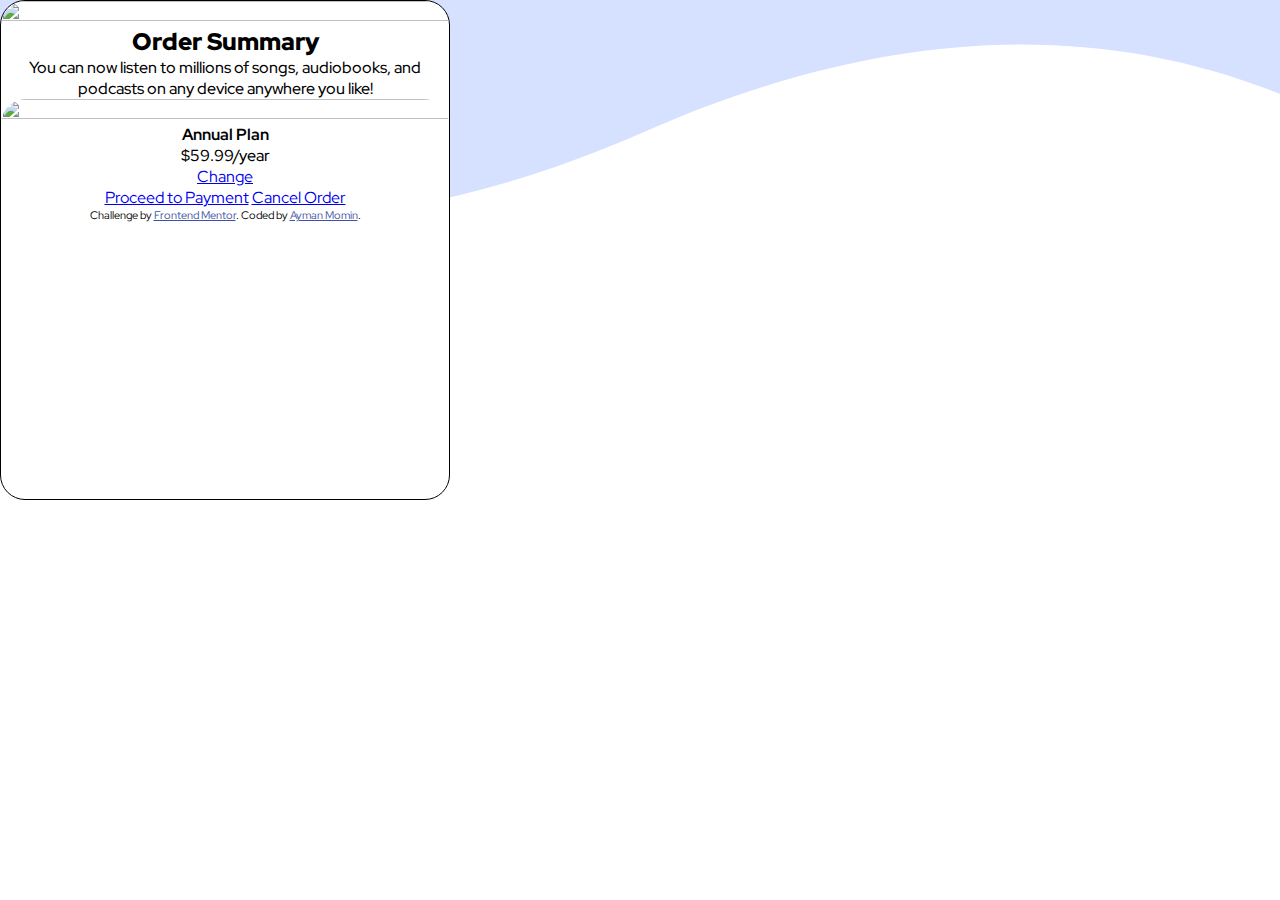
==== My Work/index.html @ 649a5dd6 "html restructure" ====
<!DOCTYPE html>
<html lang="en">
  <head>
    <meta charset="UTF-8">
    <meta http-equiv="X-UA-Compatible" content="IE=edge">
    <meta name="viewport" content="width=device-width, initial-scale=1.0">
    <link rel="icon" type="image/png" sizes="32x32" href="./images/favicon-32x32.png">
    <title>Frontend Mentor | Order summary card</title>
    <link rel="stylesheet" href="CSS/style.css">
  </head>
  <body>
    <div class="container">
      <div class="image">
        <img src="img/illustration-hero.svg" alt="">
      </div>
      <div class="text-container">
        <h2 class="title">Order Summary</h2>
        <p class="subtitle">You can now listen to millions of songs, audiobooks, and podcasts on any 
          device anywhere you like!</p>
          <div class="bill">
            <div class="bill-left">
              <img src="img/icon-music.svg" alt="">
              <div>
                <h4>Annual Plan</h4>
                <p>$59.99/year</p>
              </div>
            </div>
            <a href="#">Change</a>
          </div>
          <a href="#">Proceed to Payment</a>
          <a href="#">Cancel Order</a>
      </div>  
      <div class="attribution">
      Challenge by <a href="https://www.frontendmentor.io?ref=challenge" target="blank">Frontend Mentor</a>. 
      Coded by <a href="https://www.linkedin.com/in/aymanmomin/" target="blank">Ayman Momin</a>.
      </div>
    </div>    
  </body>
</html>
---- My Work/CSS/style.css ----
@import url('https://fonts.googleapis.com/css2?family=Red+Hat+Display:wght@500;700;900&display=swap');

/* css reset */
* {
    margin: 0;
    padding: 0;
    box-sizing: border-box;
}

body {
    background-image: url("/img/pattern-background-desktop.svg");
    background-repeat: no-repeat;
    background-size: 1440px;
    background-position: center;
    font-family: 'Red Hat Display', sans-serif;
    font-size: 16px;
}

.container {
    text-align: center;
    width: 50vh;
    height: 500px;
    background-color: white;
    border-radius: 25px;
    border: solid black 1px;
    position: absolute;
}

img {
    width: 100%;
    height: 40%;
    border-radius: 25px 25px 0 0;
}

h2 {
    font-weight: 900;
}

p {
    font-weight: 500;
}

h4 {
    font-weight: 700;
}

.attribution { font-size: 11px; text-align: center; }

.attribution a { color: hsl(228, 45%, 44%); }
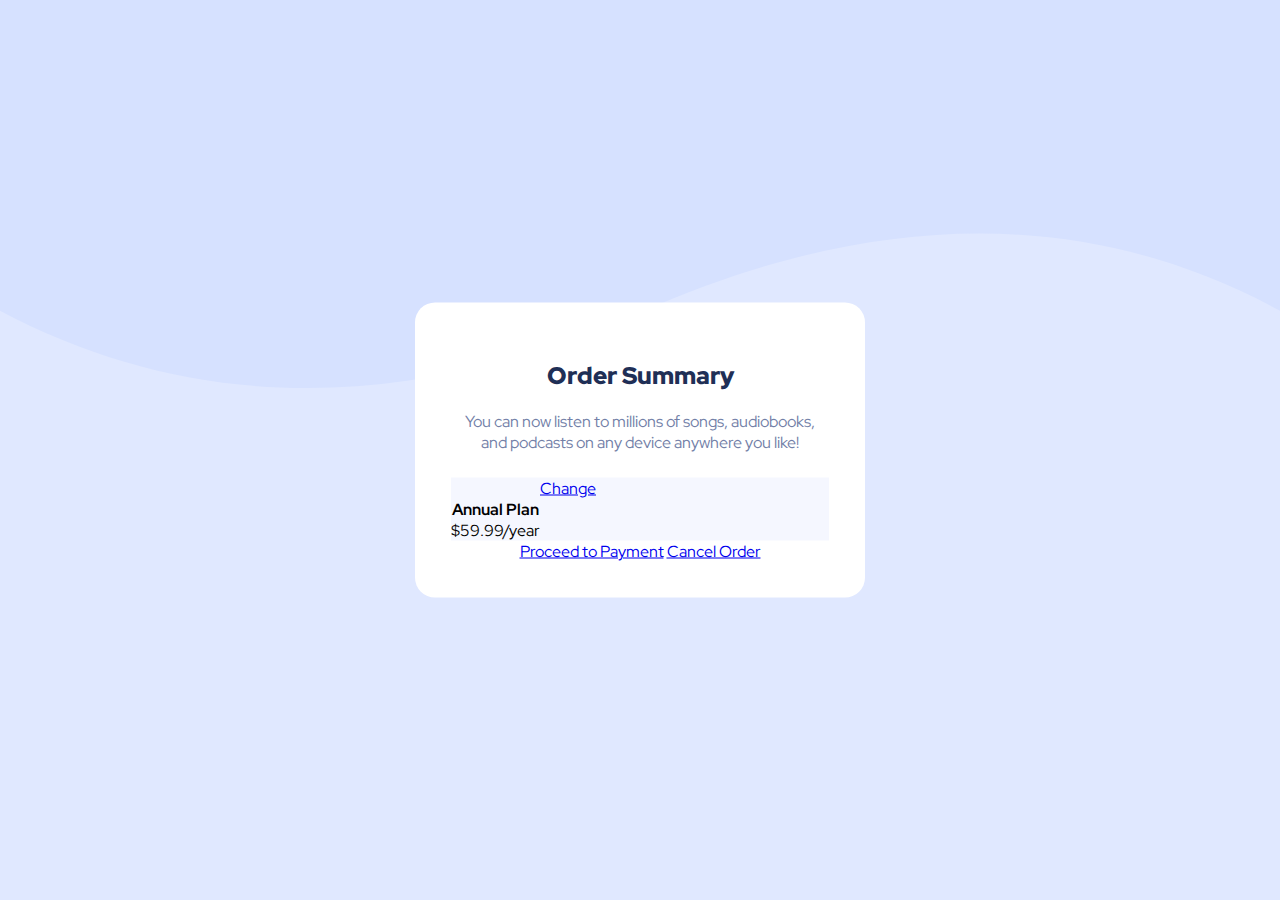
==== commit c56f08ef: "text edit" ====
--- a/My Work/index.html
+++ b/My Work/index.html
@@ -14,8 +14,8 @@
         <img src="img/illustration-hero.svg" alt="">
       </div>
       <div class="text-container">
-        <h2 class="title">Order Summary</h2>
-        <p class="subtitle">You can now listen to millions of songs, audiobooks, and podcasts on any 
+        <h2 class="heading">Order Summary</h2>
+        <p class="sub-heading">You can now listen to millions of songs, audiobooks, and podcasts on any 
           device anywhere you like!</p>
           <div class="bill">
             <div class="bill-left">
@@ -30,11 +30,11 @@
           <a href="#">Proceed to Payment</a>
           <a href="#">Cancel Order</a>
       </div>  
-      <div class="attribution">
-      Challenge by <a href="https://www.frontendmentor.io?ref=challenge" target="blank">Frontend Mentor</a>. 
-      Coded by <a href="https://www.linkedin.com/in/aymanmomin/" target="blank">Ayman Momin</a>.
-      </div>
     </div>    
+    <!-- <div class="attribution">
+    Challenge by <a href="https://www.frontendmentor.io?ref=challenge" target="blank">Frontend Mentor</a>. 
+    Coded by <a href="https://www.linkedin.com/in/aymanmomin/" target="blank">Ayman Momin</a>.
+    </div> -->
   </body>
 </html>
   --- a/My Work/CSS/style.css
+++ b/My Work/CSS/style.css
@@ -8,42 +8,52 @@
 }
 
 body {
+    font-family: 'Red Hat Display', sans-serif;
+    min-height: 100vh;
     background-image: url("/img/pattern-background-desktop.svg");
     background-repeat: no-repeat;
-    background-size: 1440px;
-    background-position: center;
-    font-family: 'Red Hat Display', sans-serif;
+    background-size: contain;
+    background-color: hsl(225, 100%, 94%);
+    position: relative;
+    /* background-position: center; */
     font-size: 16px;
 }
 
 .container {
-    text-align: center;
-    width: 50vh;
-    height: 500px;
+    position: absolute;
+    top: 50%;
+    left: 50%;
+    transform: translate(-50%,-50%);
+    max-width: 450px;
+    /* border: 2px solid black; */
+    border-radius: 20px;
     background-color: white;
-    border-radius: 25px;
-    border: solid black 1px;
-    position: absolute;
+    overflow: hidden;
 }
 
-img {
-    width: 100%;
-    height: 40%;
-    border-radius: 25px 25px 0 0;
+.text-container {
+    padding: 8%;
+    text-align: center;
 }
 
-h2 {
+.heading {
+    color: hsl(223, 47%, 23%);
     font-weight: 900;
+    /* font-size: 32px; */
+    margin-bottom: 20px;
 }
 
-p {
-    font-weight: 500;
+.sub-heading {
+    color:  hsl(224, 23%, 55%);
+    /* font-weight: 500; */
+    margin-bottom: 25px;
 }
 
-h4 {
-    font-weight: 700;
+.bill {
+    background-color: hsl(225, 100%, 98%);
+    display: flex;
 }
 
-.attribution { font-size: 11px; text-align: center; }
+/* .attribution { font-size: 11px; text-align: center; }
 
-.attribution a { color: hsl(228, 45%, 44%); }+.attribution a { color: hsl(228, 45%, 44%); } */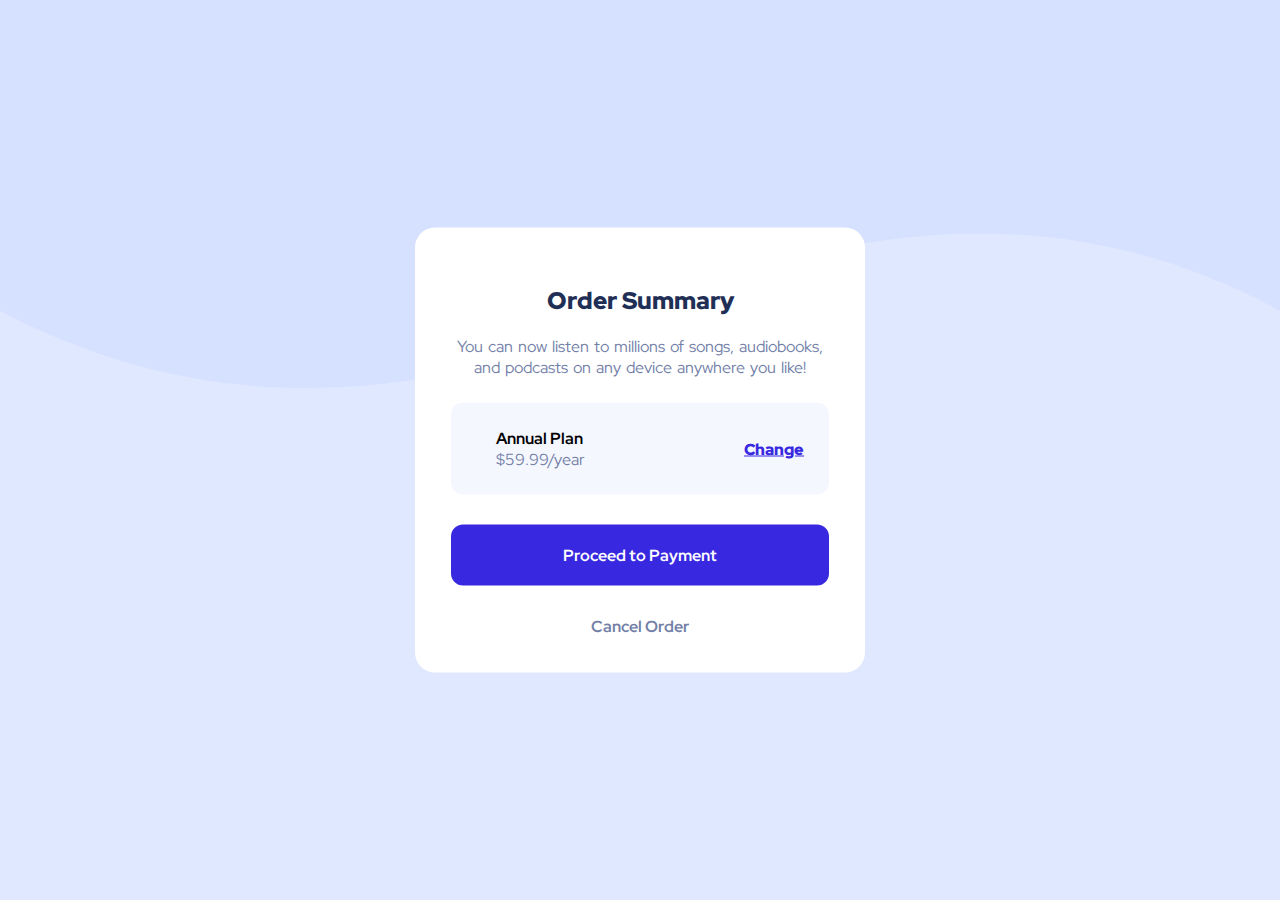
==== commit bf4d0b42: "final changes before shadow effect" ====
--- a/My Work/index.html
+++ b/My Work/index.html
@@ -27,8 +27,8 @@
             </div>
             <a href="#">Change</a>
           </div>
-          <a href="#">Proceed to Payment</a>
-          <a href="#">Cancel Order</a>
+          <a href="#" class="btn-proceed">Proceed to Payment</a>
+          <a href="#" class="btn-cancel">Cancel Order</a>
       </div>  
     </div>    
     <!-- <div class="attribution">
--- a/My Work/CSS/style.css
+++ b/My Work/CSS/style.css
@@ -47,13 +47,72 @@
     color:  hsl(224, 23%, 55%);
     /* font-weight: 500; */
     margin-bottom: 25px;
+    word-spacing: 2px;
 }
 
 .bill {
     background-color: hsl(225, 100%, 98%);
     display: flex;
+    justify-content: space-between;
+    padding: 25px;
+    border-radius: 12px;
+    align-items: center;
 }
 
+.bill-left {
+    display: flex;
+    align-items: center;
+    text-align: left;
+}
+
+.bill-left div {
+    margin-left: 20px;
+}
+
+.bill-left div h5 {
+    font-weight: 900;
+    color: hsl(223, 47%, 23%);
+}
+
+.bill-left div p {
+    font-weight: 00;
+    color:  hsl(224, 23%, 55%);
+}
+
+.bill a {
+    color: hsl(245, 75%, 52%);
+    font-weight: 900;
+}
+
+.bill a:active , .bill a:hover {
+    text-decoration: none;
+    color: hsl(247, 87%, 68%);
+}
+
+a.btn-proceed {
+    display: block;
+    text-decoration: none;
+    font-weight: 700;
+    color: white;
+    background-color: hsl(245, 75%, 52%);
+    border-radius: 12px;
+    padding: 20px 0;
+    margin: 30px 0;
+}
+
+a.btn-proceed:hover, a.btn-proceed:active {
+    background-color:hsl(247, 87%, 68%);
+}
+
+a.btn-cancel {
+    color:  hsl(224, 23%, 55%);
+    font-weight: 700;
+    text-decoration: none;
+}
+
+a.btn-cancel:hover, a.btn-cancel:active {
+    color:hsl(223, 47%, 23%);
+}
 /* .attribution { font-size: 11px; text-align: center; }
 
 .attribution a { color: hsl(228, 45%, 44%); } */